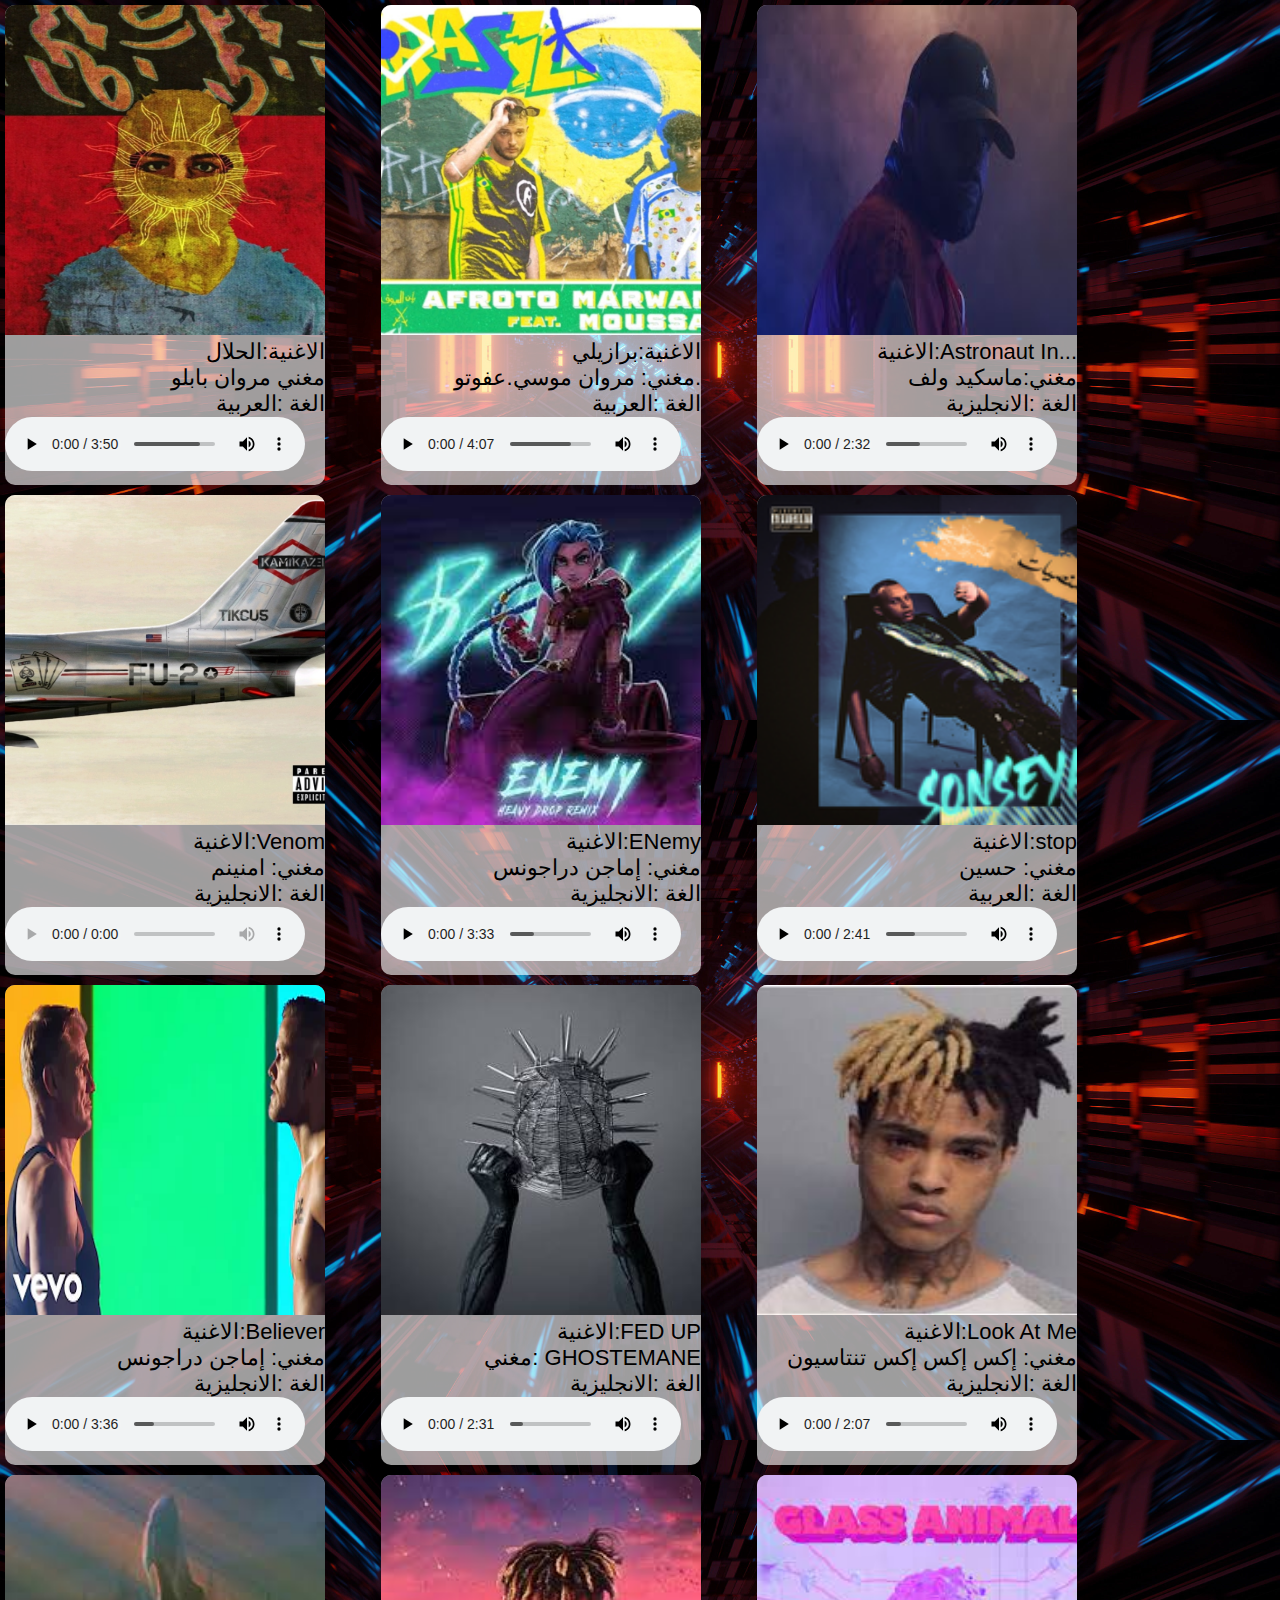
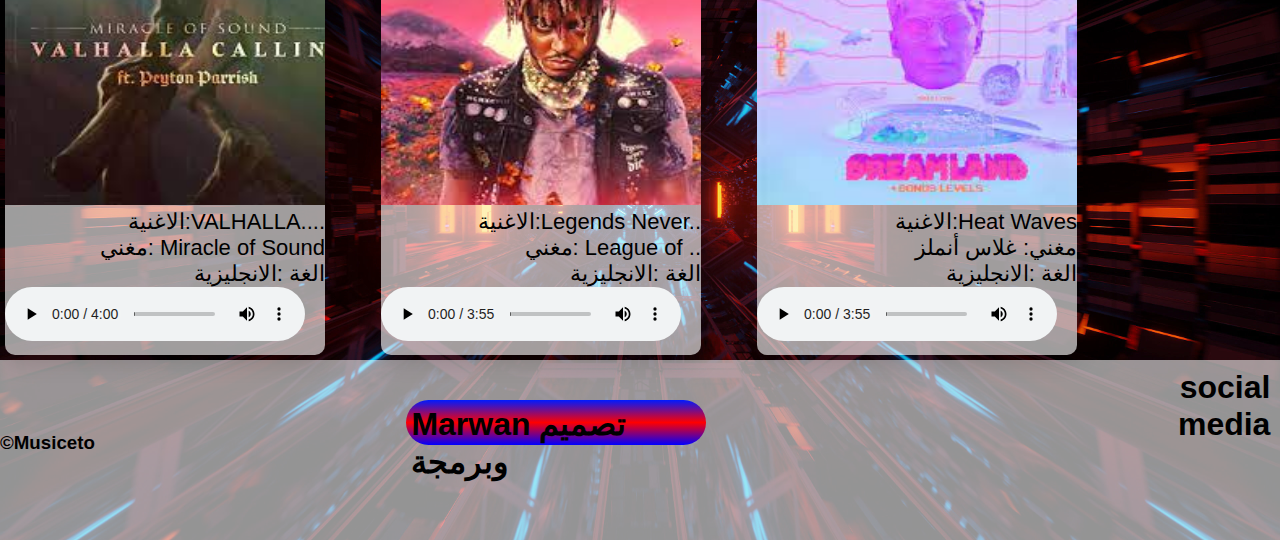
==== index.html @ 54e4ee95 "Add files via upload" ====
<!DOCTYPE html>
<html lang="en">
<head>
    <meta charset="UTF-8">
    <meta http-equiv="X-UA-Compatible" content="IE=edge">
    <meta name="viewport" content="width=device-width, initial-scale=1.0">
    <title>Musiceto</title>
    <link rel="stylesheet" href="css/styie.css">
    <link rel="shortcut icon" href="img/logo.png" type="image/x-icon">
    <link rel="stylesheet" href="https://cdnjs.cloudflare.com/ajax/libs/font-awesome/6.2.1/css/all.min.css" integrity="sha512-MV7K8+y+gLIBoVD59lQIYicR65iaqukzvf/nwasF0nqhPay5w/9lJmVM2hMDcnK1OnMGCdVK+iQrJ7lzPJQd1w==" crossorigin="anonymous" referrerpolicy="no-referrer" />
</head>
<body>
 <div class="contant">  
   <div class="card">
      <div class="img">
        <img src="img/الحلال.jpg">  
      </div>
      <div class="contant-info">
        <a download href="music/الحلال.m4a" class="download">
          <i class="fa-solid fa-cloud-arrow-down"></i>
        </a>         
        <div class="info"> 
         <p>الاغنية:الحلال<br>مغني <a target="_blank" href="https://www.google.com/search?q=%D9%85%D8%B1%D9%88%D8%A7%D9%86+%D8%A8%D8%A7%D8%A8%D9%84%D9%88&sourceid=chrome&ie=UTF-8">مروان بابلو</a><br>الغة :العربية </p>
        </div>
      </div>
        <div class="music">
          <audio controls  ><source src="music/الحلال.m4a"  type="audio/mp3" class="m">Your browser does not support the audio element.</audio>
     </div>
</div> 
<div class="card">
    <div class="img">
        <img src="img/برازيلي.jpg">  
    </div>
    <div class="contant-info">
      <a download href="music/برازيلي.m4a" class="download">
        <i class="fa-solid fa-cloud-arrow-down"></i>
      </a>         
      <div class="info"> 
        <p>الاغنية:برازيلي<br>مغني: <a t href="https://www.google.com/search?q=%D9%85%D8%B1%D9%88%D8%A7%D9%86+%D9%85%D9%88%D8%B3%D9%8A&sourceid=chrome&ie=UTF-8" target="_blank" rel="noopener noreferrer">مروان موسي.</a><a target="_blank" href="https://www.google.com/search?q=%D8%B9%D9%81%D8%B1%D9%88%D8%AA%D9%88&sourceid=chrome&ie=UTF-8">عفوتو.</a><br>الغة :العربية </p>
      </div>
    </div>  
     <div class="music">
          <audio controls  ><source src="music/برازيلي.m4a"  type="audio/mp3" class="m">Your browser does not support the audio element.</audio>
     </div>
  </div>   
  <div class="card">
    <div class="img">
        <img src="img/Astronaut In The Ocean.jpg">  
    </div>   
    <div class="contant-info">
      <a download href="music/Astronaut In The Ocean.mp3" class="download">
        <i class="fa-solid fa-cloud-arrow-down"></i>
      </a>      
     <div class="info"> 
       <p>الاغنية:Astronaut In...<br><a target="_blank" href="https://www.google.com/search?bih=753&biw=1152&hl=ar&sxsrf=ALiCzsahIuO848aIlCU9bmrwYhsRCeT_ZQ:1671266965510&q=Masked+Wolf&stick=H4sIAAAAAAAAAOPgE-LVT9c3NEzLSU82MzPOVoJyjSpyLbOLsrWUspOt9HNLizOT9YtSk_OLUjLz0uOTc0qLS1KLrBKLSjKLSxaxcvsmFmenpiiE5-ek7WBl3MXOxMEAAK2oxp9aAAAA&sa=X&ved=2ahUKEwiwgrfOooD8AhXR44UKHZCdC-AQmxMoAHoECCcQAg">مغني:ماسكيد ولف </a> <br>الغة :الانجليزية </p>
     </div>
    </div>
     <div class="music">
          <audio controls  ><source src="music/Astronaut In The Ocean.mp3"  type="audio/mp3" class="m">Your browser does not support the audio element.</audio>
     </div>
  </div>  
  <div class="card">
    <div class="img">
        <img src="img/vinom.jpg">  
    </div>   
    <div class="contant-info">
      <a download href="music/Eminem-Venom.mp3" class="download">
        <i class="fa-solid fa-cloud-arrow-down"></i>
      </a>      
     <div class="info"> 
       <p>الاغنية:Venom<br>مغني: <a href="https://www.google.com/search?q=Eminem&sourceid=chrome&ie=UTF-8" target="_blank" rel="noopener noreferrer">امنينم</a><br>الغة :الانجليزية </p>
     </div>
    </div>
     <div class="music">
          <audio controls  ><source src="music/Eminem-Venom.mp3"  type="audio/mp3" class="m">Your browser does not support the audio element.</audio>
     </div>
  </div>  
  <div class="card">
    <div class="img">
        <img src="img/enemy.jpg">  
    </div>   
    <div class="contant-info">
      <a download href="music/ENemy.mp3" class="download">
        <i class="fa-solid fa-cloud-arrow-down"></i>
      </a>      
     <div class="info"> 
       <p>الاغنية:ENemy<br>مغني: <a href="https://www.google.com/search?sxsrf=ALiCzsbwNLNJJ_memwoPaIKa_E6GVfosQQ:1671268777419&q=Imagine+Dragons&stick=H4sIAAAAAAAAAOPgE-LVT9c3NCxILjNOqjTKVuLSz9U3SCmKNygp11LKTrbSzy0tzkzWL0pNzi9KycxLj0_OKS0uSS2ySiwqySwuWcTK75mbmJ6Zl6rgUpSYnp9XvIOVcRc7EwcjALEdKlFbAAAA&sa=X&ved=2ahUKEwjmmLWuqYD8AhUJrxoKHXswAgwQmxMoAHoECEsQAg" target="_blank" rel="noopener noreferrer">إماجن دراجونس</a><br>الغة :الانجليزية </p>
     </div>
    </div>
     <div class="music">
          <audio controls  ><source src="music/ENemy.mp3"  type="audio/mp3" class="m">Your browser does not support the audio element.</audio>
     </div>
  </div>  
  <div class="card">
    <div class="img">
        <img src="img/stop.png">  
    </div>   
    <div class="contant-info">
      <a download href="music/stop.mp3" class="download">
        <i class="fa-solid fa-cloud-arrow-down"></i>
      </a>      
     <div class="info"> 
       <p>الاغنية:stop<br>مغني: <a href="https://www.google.com/search?hl=ar&sxsrf=ALiCzsZsWyQycIdZpOCWonLAxcKv-VUaew:1671269418916&si=[base64]&q=Husayn&sa=X&ved=2ahUKEwimh6fgq4D8AhUG8IUKHQCxAscQs9oBKAB6BAhMEAI&biw=1152&bih=753&dpr=1" target="_blank" rel="noopener noreferrer">حسين</a><br>الغة :العربية </p>
     </div>
    </div>
     <div class="music">
          <audio controls  ><source src="music/stop.mp3"  type="audio/mp3" class="m">Your browser does not support the audio element.</audio>
     </div>
  </div>  
  <div class="card">
    <div class="img">
        <img src="img/Believer.jpg">  
    </div>   
    <div class="contant-info">
      <a download href="music/Believer.mp3" class="download">
        <i class="fa-solid fa-cloud-arrow-down"></i>
      </a>      
     <div class="info"> 
       <p>الاغنية:Believer<br>مغني: <a target="_blank" href="https://www.google.com/search?q=%D8%A5%D9%85%D8%A7%D8%AC%D9%86+%D8%AF%D8%B1%D8%A7%D8%AC%D9%88%D9%86%D8%B3&hl=ar&biw=1152&bih=753&sxsrf=ALiCzsYcz5ZCpJV8cClD8GLLTK0tQLGSIA%3A1671269716169&ei=VI2dY4H9CY-olwTF1LywBw&ved=0ahUKEwiB94XurID8AhUP1IUKHUUqD3YQ4dUDCA8&uact=5&oq=%D8%A5%D9%85%D8%A7%D8%AC%D9%86+%D8%AF%D8%B1%D8%A7%D8%AC%D9%88%D9%86%D8%B3&gs_lcp=[base64]&sclient=gws-wiz-serp">إماجن دراجونس</a><br>الغة :الانجليزية </p>
     </div>
    </div>
     <div class="music">
          <audio controls  ><source src="music/Believer.mp3"  type="audio/mp3" class="m">Your browser does not support the audio element.</audio>
     </div>
  </div>  
  <div class="card">
    <div class="img">
        <img src="img/FED UP.jpg">  
    </div>   
    <div class="contant-info">
      <a download href="music/FUD UP.mp3" class="download">
        <i class="fa-solid fa-cloud-arrow-down"></i>
      </a>      
     <div class="info"> 
       <p>الاغنية:FED UP<br>مغني: <a href="https://www.google.com/search?sa=X&hl=ar&sxsrf=ALiCzsYI54KYSAIE0sxX_8JnSTuK7dySJA:1671270161322&q=GHOSTEMANE&stick=H4sIAAAAAAAAAOPgE-LVT9c3NMy2yLIwM8rLVoJw04zzLCtNysy1lLKTrfRzS4szk_WLUpPzi1Iy89Ljk3NKi0tSi6wSi0oyi0sWsXK5e_gHh7j6Ovq57mBl3MXOxMEAAKsFlGRZAAAA&ved=2ahUKEwid-qfCroD8AhVL44UKHfVICJsQmxMoAHoECEQQAg&biw=1152&bih=753&dpr=1" target="_blank" rel="noopener noreferrer">GHOSTEMANE
      </a><br>الغة :الانجليزية </p>
     </div>
    </div>
     <div class="music">
          <audio controls  ><source src="music/FUD UP.mp3"  type="audio/mp3" class="m">Your browser does not support the audio element.</audio>
     </div>
  </div>  
  <div class="card">
    <div class="img">
        <img src="img/Look At Me.jpg">  
    </div>   
    <div class="contant-info">
      <a download href="music/Look At Me.mp3" class="download">
        <i class="fa-solid fa-cloud-arrow-down"></i>
      </a>      
     <div class="info"> 
       <p>الاغنية:Look At Me<br>مغني: <a href="https://www.google.com/search?sxsrf=ALiCzsZLiPXLi7g4raNd1dSBIKaz-1P4eQ:1671270505126&q=%D8%A7%D9%83%D8%B3+%D8%A7%D9%83%D8%B3+%D8%A7%D9%83%D8%B3+%D8%AA%D9%86%D8%AA%D8%A7%D8%B3%D9%8A%D9%88%D9%86&stick=H4sIAAAAAAAAAOPgE-LVT9c3NEw2tawqK0-uUoJyzVIqLCqN47WUspOt9HNLizOT9YtSk_OLUjLz0uOTc0qLS1KLrBKLSjKLSxaxqt5YfrP5xmYFNGrVzbYbq24sv7H5ZtfNjpttO1gZd7EzcTAAAIJgme10AAAA&sa=X&ved=2ahUKEwi1i6Dmr4D8AhW5g84BHY-hAh4QmxMoAHoECDsQAg&biw=1152&bih=753&dpr=1" target="_blank" rel="noopener noreferrer">إكس إكس إكس تنتاسيون</a><br>الغة :الانجليزية </p>
     </div>
    </div>
     <div class="music">
          <audio controls  ><source src="music/Look At Me.mp3"  type="audio/mp3" class="m">Your browser does not support the audio element.</audio>
     </div>
  </div>  
  <div class="card">
    <div class="img">
        <img src="img/VALHALLA CALLING ME.jpg">  
    </div>   
    <div class="contant-info">
      <a download href="music/VALHALLA CALLING.mp3" class="download">
        <i class="fa-solid fa-cloud-arrow-down"></i>
      </a>      
     <div class="info"> 
       <p>الاغنية:VALHALLA....<br>مغني: <a target="_blank" href="https://www.google.com/search?sxsrf=ALiCzsZPUHPkRAxmKYu33mKC7p6CmKTq9w:1671773567795&q=Miracle+of+Sound&stick=H4sIAAAAAAAAAOPgE-LVT9c3NMzJTjNLSrFMU4Jwk42zTS3MLZK0lLKTrfRzS4szk_WLUpPzi1Iy89Ljk3NKi0tSi6wSi0oyi0sWsQr4ZhYlJuekKuSnKQTnl-al7GBl3MXOxMEAADNc0UdfAAAA&sa=X&ved=2ahUKEwjHzJztgY_8AhUbHcAKHaccAfoQmxMoAHoECD0QAg&cshid=1671773605234314&biw=1280&bih=657&dpr=1">Miracle of Sound</a><br>الغة :الانجليزية </p>
     </div>
    </div>
     <div class="music">
          <audio controls  ><source src="music/VALHALLA CALLING.mp3"  type="audio/mp3" class="m">Your browser does not support the audio element.</audio>
     </div>
  </div>  
  <div class="card">
    <div class="img">
        <img src="img/legends never die.jpg">  
    </div>   
    <div class="contant-info">
      <a download href="music/Legends Never Die.mp3" class="download">
        <i class="fa-solid fa-cloud-arrow-down"></i>
      </a>      
     <div class="info"> 
       <p>الاغنية:Legends Never..<br>مغني: <a href="https://www.google.com/search?sxsrf=ALiCzsZFXqdGFzagfKLtgPuPIK5tsI6mfA:1671774022248&q=legends+never+die+league+of+legends&stick=H4sIAAAAAAAAAOPgE-LVT9c3NEyrrEoxT043UoJwk8zjSwxKDFO0lLKTrfRzS4szk_WLUpPzi1Iy89Ljk3NKi0tSi6wSi0oyi0sWsSrnpKan5qUUK-SllqUWKaRkpirkpCaml6Yq5KcpQOV2sDLuYmfiYAQAiX3nKnIAAAA&sa=X&ved=2ahUKEwj8pfbFg4_8AhWIJcAKHWLGANUQmxMoAnoECFgQBA&biw=1280&bih=657&dpr=1" target="_blank" rel="noopener noreferrer">League of ..</a><br>الغة :الانجليزية </p>
     </div>
    </div>
     <div class="music">
          <audio controls  ><source src="music/Legends Never Die.mp3"  type="audio/mp3" class="m">Your browser does not support the audio element.</audio>
     </div>
  </div>  
  <div class="card">
    <div class="img">
        <img src="img/Heat Waves.jpg">  
    </div>   
    <div class="contant-info">
      <a download href="music/Glass-Animals Heat Waves.mp3" class="download">
        <i class="fa-solid fa-cloud-arrow-down"></i>
      </a>      
     <div class="info"> 
       <p>الاغنية:Heat Waves<br>مغني: <a href="https://www.google.com/search?sa=X&hl=ar&sxsrf=ALiCzsYHN8Lnsak6NhGyuOqJcnRU3BUr5Q:1671774384115&q=%D8%BA%D9%84%D8%A7%D8%B3+%D8%A3%D9%86%D9%85%D9%84%D8%B2&stick=H4sIAAAAAAAAAOPgE-LVT9c3NMwyM60wMDMrUOLSz9U3iC8vMjOv1FLKTrbSzy0tzkzWL0pNzi9KycxLj0_OKS0uSS2ySiwqySwuWcQqfGPXzZYby29sVrix-GbbzVYgZ9MOVsZd7EwcDAAA_G-DXwAAAA&ved=2ahUKEwiv7bzyhI_8AhWUhFwKHX0wCBMQmxMoAHoECFkQAg&biw=1280&bih=657&dpr=1" target="_blank" rel="noopener noreferrer">غلاس أنملز</a> <br>الغة :الانجليزية </p>
     </div>
    </div>
     <div class="music">
          <audio controls  ><source src="music/Glass-Animals Heat Waves.mp3"  type="audio/mp3" class="m">Your browser does not support the audio element.</audio>
     </div>
  </div>  
 </div>   
 <footer>
  <div class="copyrit">
    <h3>©Musiceto</h3>
  </div>
  <div class="marwan">
    <h1>Marwan تصميم وبرمجة </h1>
  </div>
  <div class="social">
    <h1>social media</h1>
    <a href="https://www.youtube.com/channel/UCknQ4CNC_sjCqcwiM5rvpjg" target="_blank" rel="noopener noreferrer"><i id="youtube" class="fa-brands fa-youtube"></i></a>
    <a href="https://www.facebook.com/marwaneto22/" target="_blank" rel="noopener noreferrer"><i id="facebook" class="fa-brands fa-facebook"></i></a>
    <a href="https://twitter.com/MARWANET0" target="_blank" rel="noopener noreferrer"><i id="twitter" class="fa-brands fa-twitter"></i></a>
    <a href="https://www.instagram.com/Marwaneto__/" target="_blank" rel="noopener noreferrer"><i id="instagram" class="fa-brands fa-instagram"></i></a>
    <a href="https://github.com/Marwaneto" target="_blank" rel="noopener noreferrer"><i id="github" class="fa-brands fa-github"></i></a>
    <a href="https://www.tiktok.com/@marwaneto2" target="_blank" rel="noopener noreferrer"><i id="tiktok" class="fa-brands fa-tiktok"></i></a>
  </div>
 
 </footer>
</body>
</html>
---- css/styie.css ----
* {
    font-family: 'Roboto', sans-serif;
    padding    : 0                   ;
    margin     : 0                   ;
    box-sizing : border-box          ;
}
::-webkit-scrollbar {
    background: rgb(0, 0, 0);
    width: 8px;
    transition: 0.9s ease;
}

::-webkit-scrollbar-thumb {
    background:  linear-gradient(rgb(0, 26, 255), rgb(255, 0, 0), blue);
    border-radius: 40px;
    
}
body {
    background-image : url(../img/background-15.jpg);
    background-repeat: repeat-y                    ;
    background-size  : 100%                         ;
}
a {
    color: #000;
    text-decoration: none;
}
img {
    width: 365px;
    height: 330px;
}
.card {
    background-color: rgba(255, 255, 255, 0.616);
    width           : 320px;
    height          : 480px;
    box-shadow      : 0 5px 25px rgba(1 1 1 / 15%);
    border-radius   : 10px;
    margin          : 5px 51px 5px 5px;
    overflow        : hidden;
}

.info {
    text-align: right;
    font-size : 22px ;
}
.contant {
    display: flex;
    flex-direction: row;
    flex-wrap: wrap;
}
.download i {
    color: #000;
    font-size: 400%;
}
.contant-info {
    display: flex;
    justify-content: space-between;
}
footer {
    height: 20vh;
    background-color: rgba(255, 255, 255, 0.582);
    display: flex;
    justify-content: space-between;

}
.social {
    text-align: right;
    padding-top: 1vh;
    padding-left: 70px;
    text-align: right;
}
.social h1 {
    margin-right: 5%;
    margin-bottom: 2%;
}
#youtube {
    color: red;
    font-size: 35px;
    margin-left: 15px;
}
#facebook {
    color: blue;
    font-size: 35px;
    margin-left: 15px;
}
#twitter {
    color: rgb(36, 137, 184);
    font-size: 35px;
    margin-left: 15px;
}
#instagram {
    color: red;
    font-size: 35px;
    margin-left: 15px;
}
#github {
    color: #000;
    font-size: 35px;
    margin-left: 15px;
}
#tiktok {
    font-size: 35px;
    margin-left: 15px;
}
.copyrit {
   margin-top: 8vh;
}
.marwan h1 {
    margin-top: 40px;
    background:linear-gradient(rgb(0, 26, 255), rgb(255, 0, 0), blue);
    height: 45px;
    border-radius: 30px;
    width: 300px;
    padding-top: 5px;
    padding-left: 5px;
}
@media (max-width:657px){
    .marwan{
        padding-left: 20%;
    }

}
@media (max-width:660px) {
    footer {
        display: block;
        text-align: center;
         height: 30vh;
    }
   .social {
    text-align: center;
    margin: 0;
    padding: 0;
   }
}
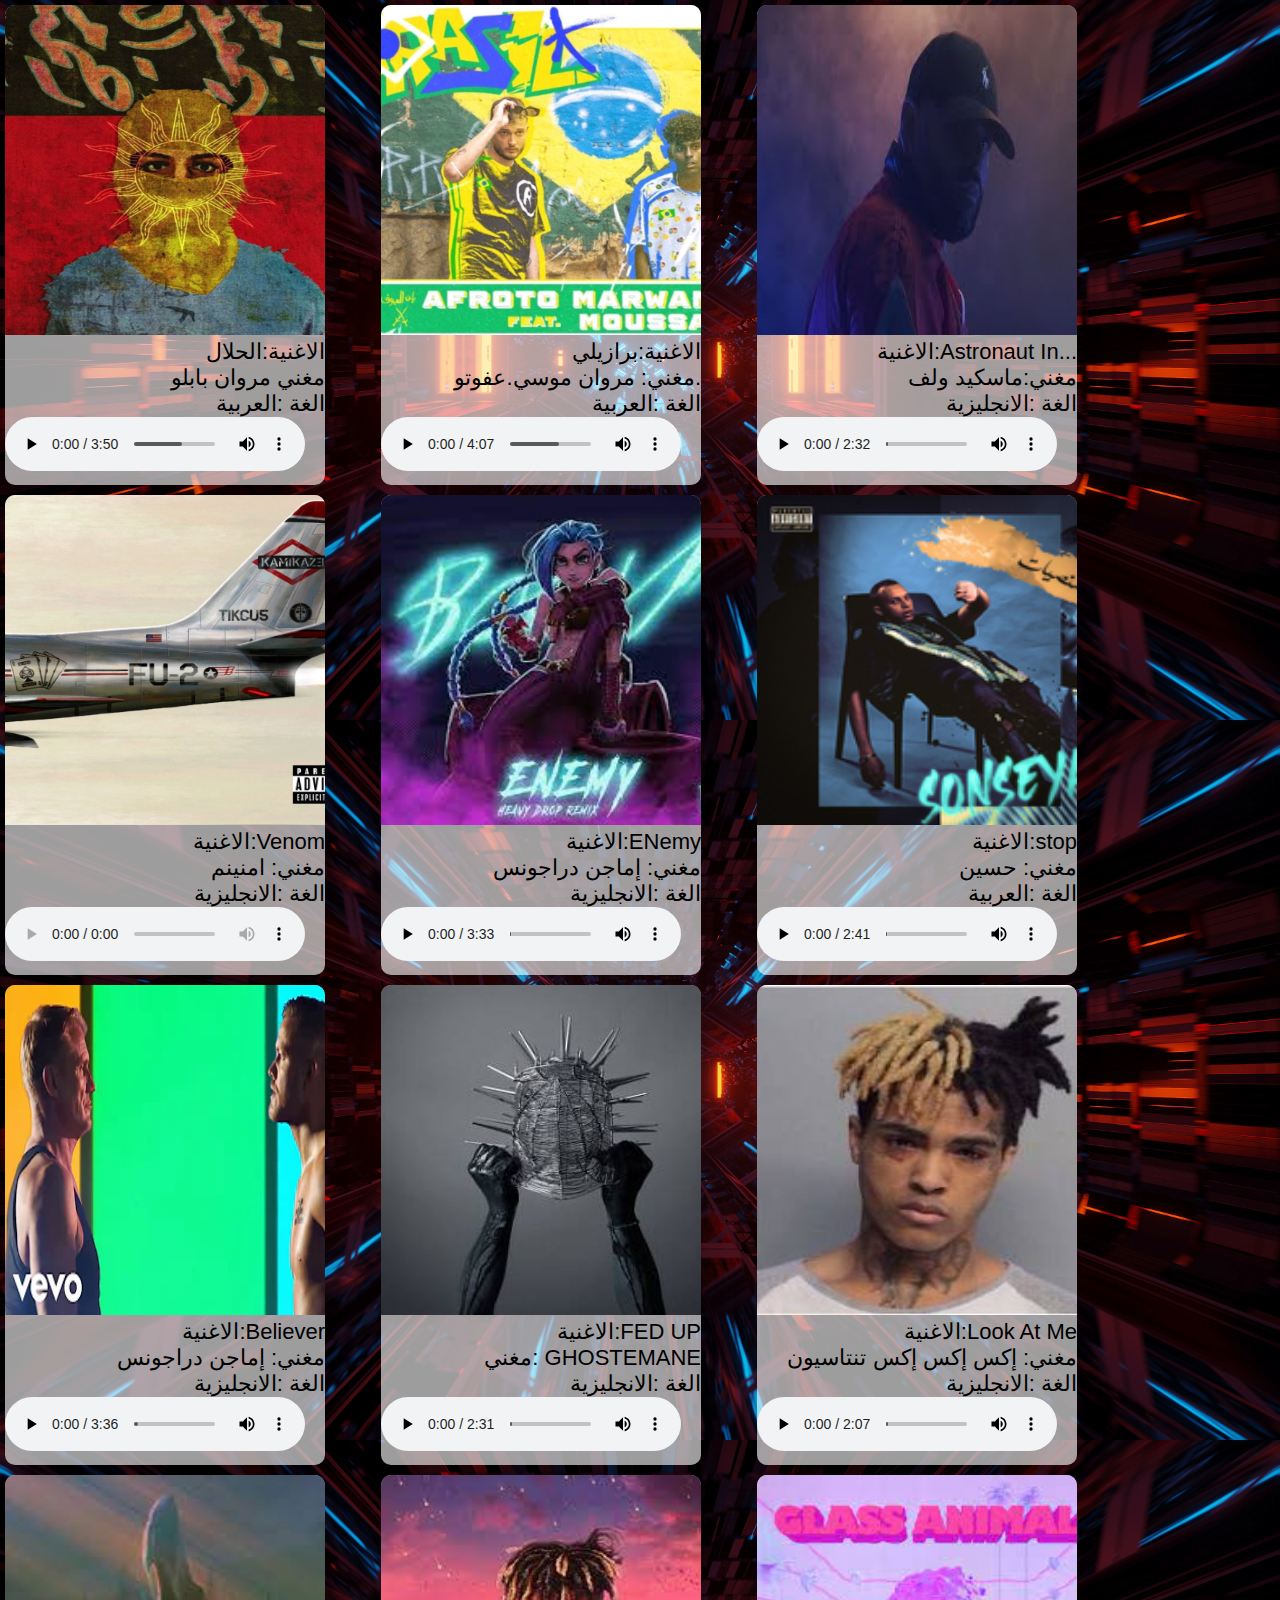
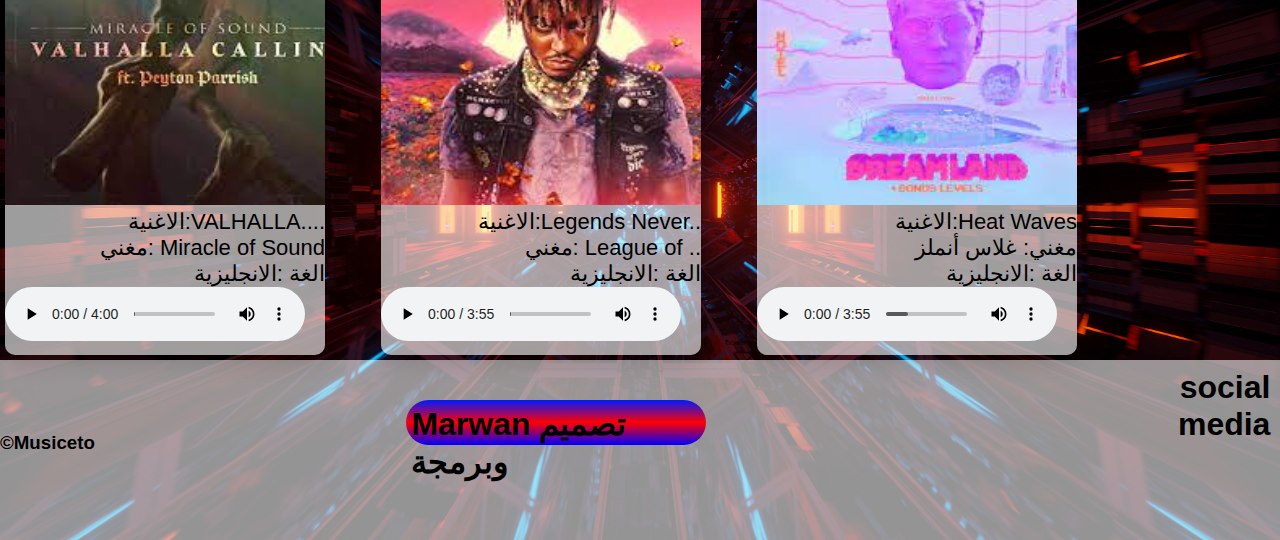
==== commit a4759669: "Update index.html" ====
--- a/index.html
+++ b/index.html
@@ -4,6 +4,7 @@
     <meta charset="UTF-8">
     <meta http-equiv="X-UA-Compatible" content="IE=edge">
     <meta name="viewport" content="width=device-width, initial-scale=1.0">
+    <meta name="google-site-verification" content="+nxGUDJ4QpAZ5l9Bsjdi102tLVC21AIh5d1Nl23908vVuFHs34=">
     <title>Musiceto</title>
     <link rel="stylesheet" href="css/styie.css">
     <link rel="shortcut icon" href="img/logo.png" type="image/x-icon">
@@ -224,4 +225,4 @@
  
  </footer>
 </body>
-</html>+</html>
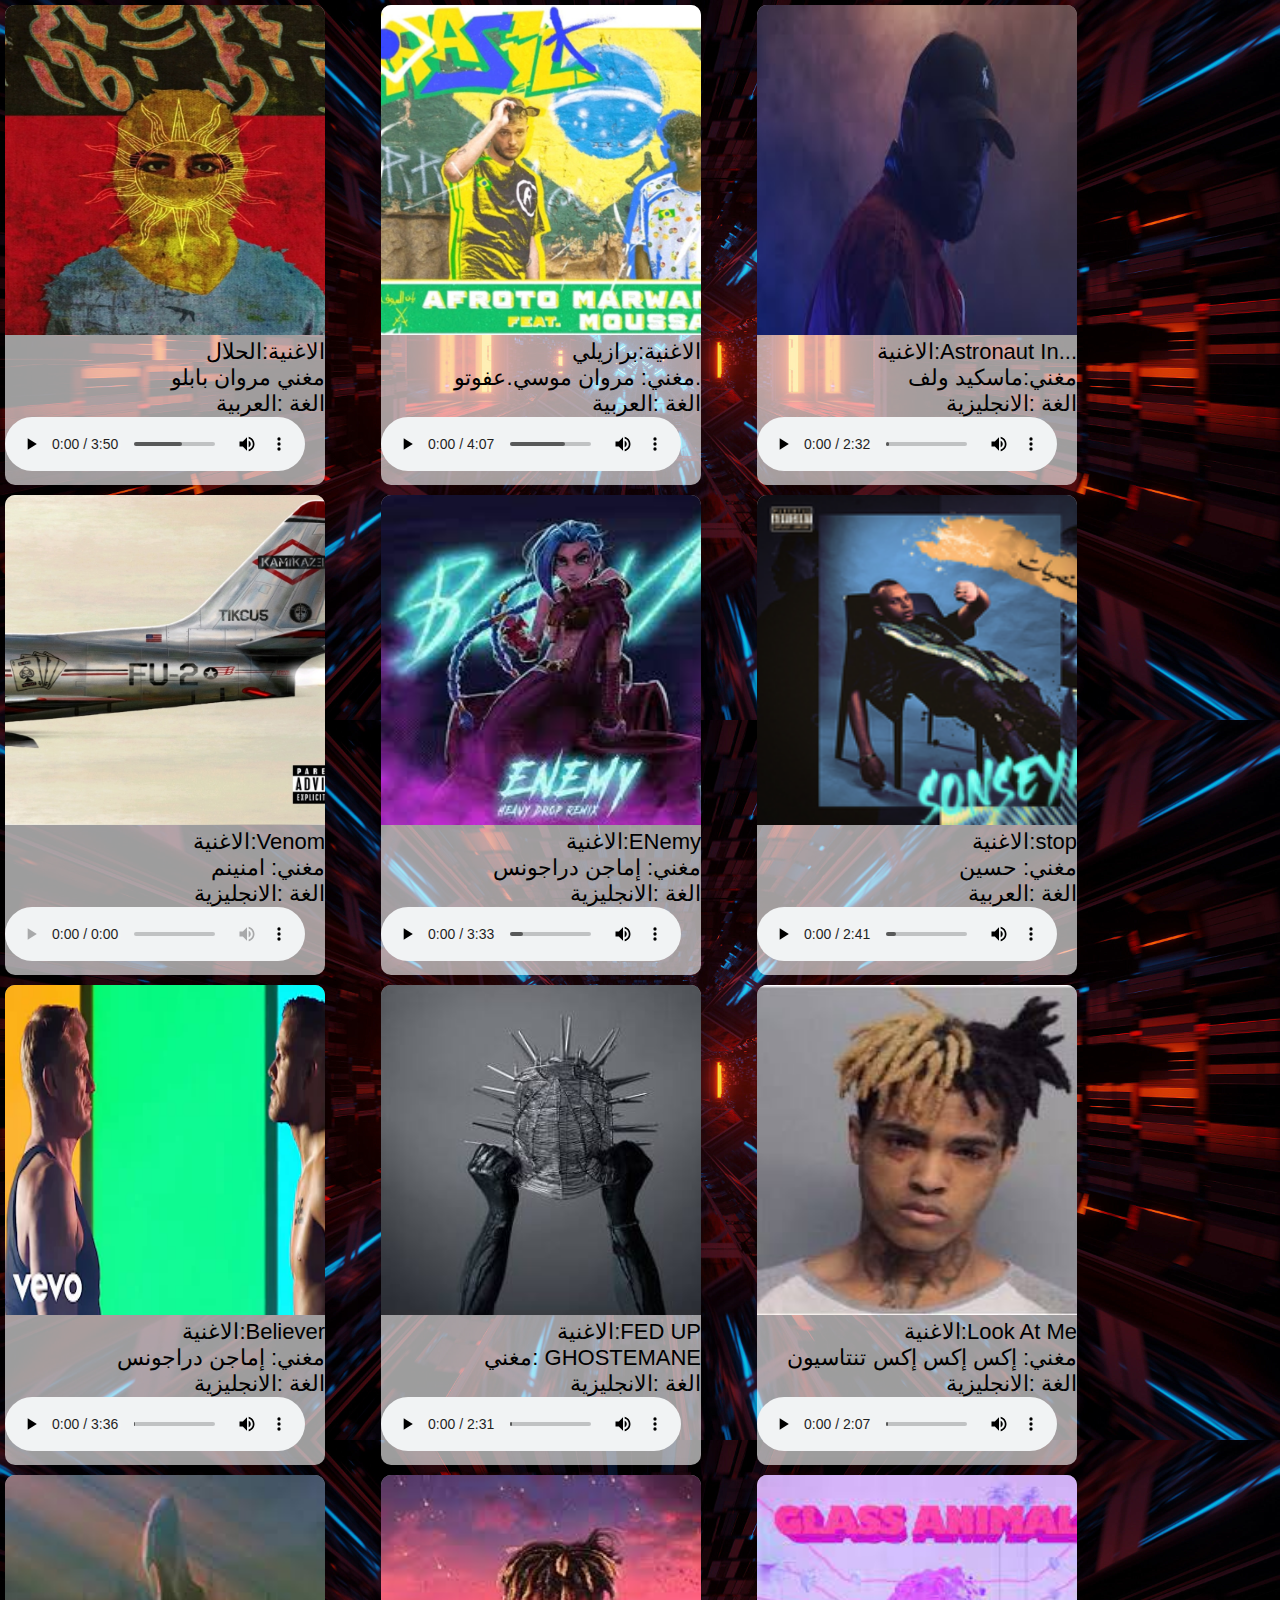
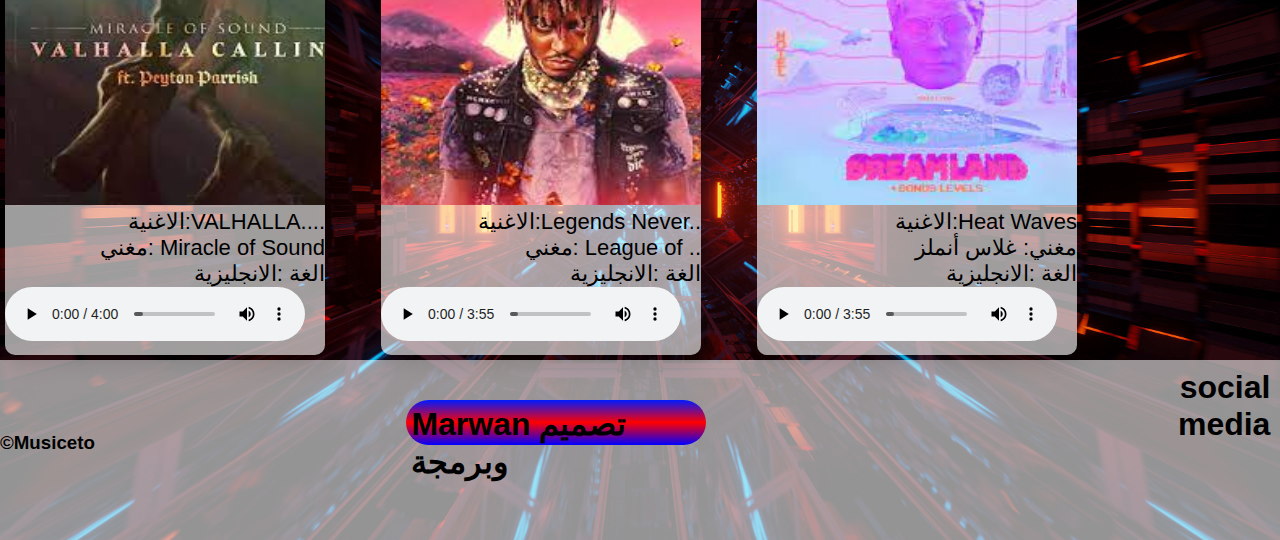
==== commit ba645942: "Update index.html" ====
--- a/index.html
+++ b/index.html
@@ -4,7 +4,7 @@
     <meta charset="UTF-8">
     <meta http-equiv="X-UA-Compatible" content="IE=edge">
     <meta name="viewport" content="width=device-width, initial-scale=1.0">
-    <meta name="google-site-verification" content="+nxGUDJ4QpAZ5l9Bsjdi102tLVC21AIh5d1Nl23908vVuFHs34=">
+    <meta name="google-site-verification" content="VxVPYMqOlqFdH6rwAKvrpVe4in2m3lKbmJs-Ouss_us" />
     <title>Musiceto</title>
     <link rel="stylesheet" href="css/styie.css">
     <link rel="shortcut icon" href="img/logo.png" type="image/x-icon">
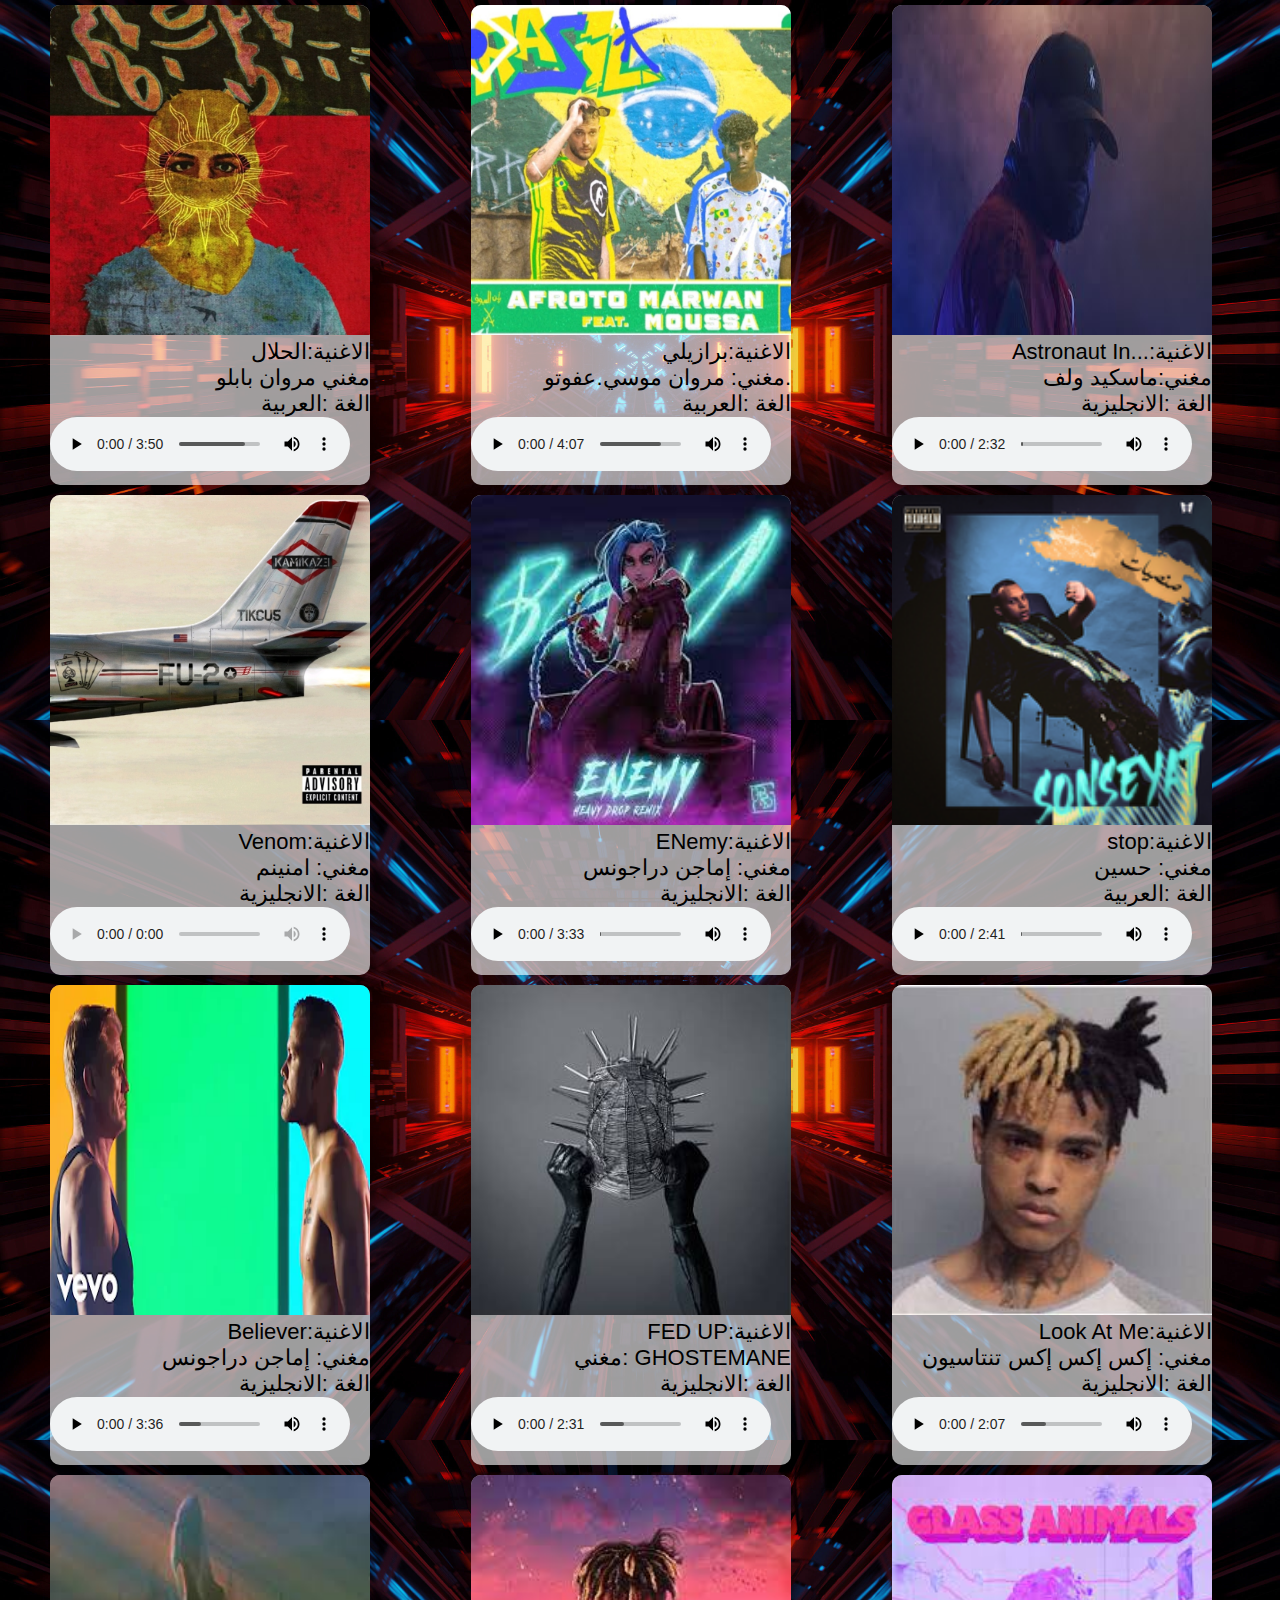
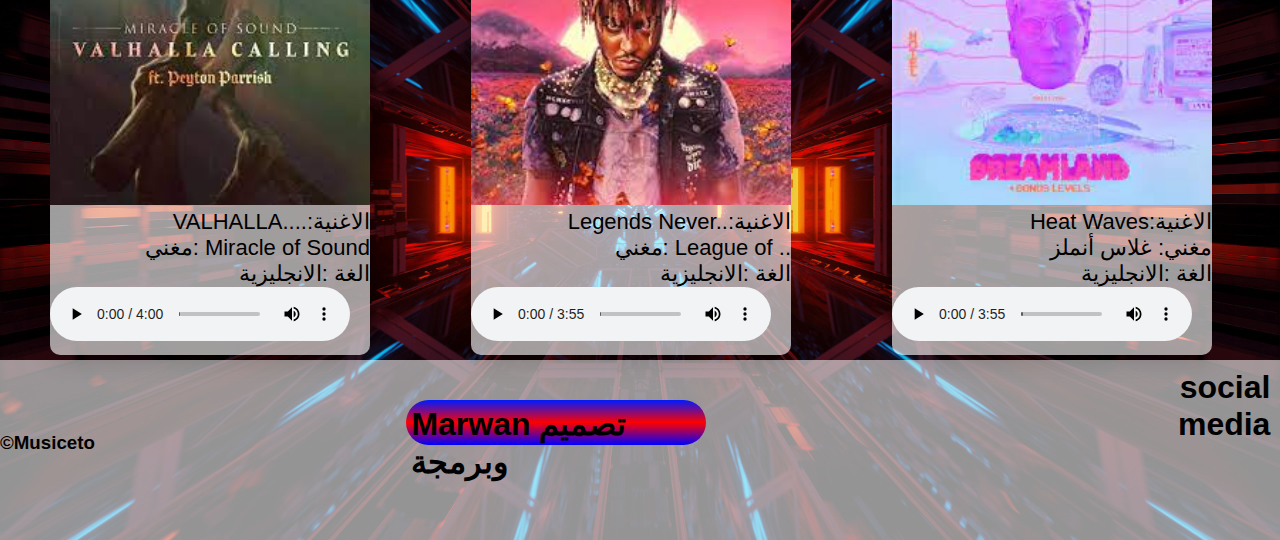
==== commit f95dbf39: "Update index.html" ====
--- a/index.html
+++ b/index.html
@@ -53,7 +53,7 @@
         <i class="fa-solid fa-cloud-arrow-down"></i>
       </a>      
      <div class="info"> 
-       <p>الاغنية:Astronaut In...<br><a target="_blank" href="https://www.google.com/search?bih=753&biw=1152&hl=ar&sxsrf=ALiCzsahIuO848aIlCU9bmrwYhsRCeT_ZQ:1671266965510&q=Masked+Wolf&stick=H4sIAAAAAAAAAOPgE-LVT9c3NEzLSU82MzPOVoJyjSpyLbOLsrWUspOt9HNLizOT9YtSk_OLUjLz0uOTc0qLS1KLrBKLSjKLSxaxcvsmFmenpiiE5-ek7WBl3MXOxMEAAK2oxp9aAAAA&sa=X&ved=2ahUKEwiwgrfOooD8AhXR44UKHZCdC-AQmxMoAHoECCcQAg">مغني:ماسكيد ولف </a> <br>الغة :الانجليزية </p>
+       <p>Astronaut In...:الاغنية<br><a target="_blank" href="https://www.google.com/search?bih=753&biw=1152&hl=ar&sxsrf=ALiCzsahIuO848aIlCU9bmrwYhsRCeT_ZQ:1671266965510&q=Masked+Wolf&stick=H4sIAAAAAAAAAOPgE-LVT9c3NEzLSU82MzPOVoJyjSpyLbOLsrWUspOt9HNLizOT9YtSk_OLUjLz0uOTc0qLS1KLrBKLSjKLSxaxcvsmFmenpiiE5-ek7WBl3MXOxMEAAK2oxp9aAAAA&sa=X&ved=2ahUKEwiwgrfOooD8AhXR44UKHZCdC-AQmxMoAHoECCcQAg">مغني:ماسكيد ولف </a> <br>الغة :الانجليزية </p>
      </div>
     </div>
      <div class="music">
@@ -69,7 +69,7 @@
         <i class="fa-solid fa-cloud-arrow-down"></i>
       </a>      
      <div class="info"> 
-       <p>الاغنية:Venom<br>مغني: <a href="https://www.google.com/search?q=Eminem&sourceid=chrome&ie=UTF-8" target="_blank" rel="noopener noreferrer">امنينم</a><br>الغة :الانجليزية </p>
+       <p>Venom:الاغنية<br>مغني: <a href="https://www.google.com/search?q=Eminem&sourceid=chrome&ie=UTF-8" target="_blank" rel="noopener noreferrer">امنينم</a><br>الغة :الانجليزية </p>
      </div>
     </div>
      <div class="music">
@@ -85,7 +85,7 @@
         <i class="fa-solid fa-cloud-arrow-down"></i>
       </a>      
      <div class="info"> 
-       <p>الاغنية:ENemy<br>مغني: <a href="https://www.google.com/search?sxsrf=ALiCzsbwNLNJJ_memwoPaIKa_E6GVfosQQ:1671268777419&q=Imagine+Dragons&stick=H4sIAAAAAAAAAOPgE-LVT9c3NCxILjNOqjTKVuLSz9U3SCmKNygp11LKTrbSzy0tzkzWL0pNzi9KycxLj0_OKS0uSS2ySiwqySwuWcTK75mbmJ6Zl6rgUpSYnp9XvIOVcRc7EwcjALEdKlFbAAAA&sa=X&ved=2ahUKEwjmmLWuqYD8AhUJrxoKHXswAgwQmxMoAHoECEsQAg" target="_blank" rel="noopener noreferrer">إماجن دراجونس</a><br>الغة :الانجليزية </p>
+       <p>ENemy:الاغنية<br>مغني: <a href="https://www.google.com/search?sxsrf=ALiCzsbwNLNJJ_memwoPaIKa_E6GVfosQQ:1671268777419&q=Imagine+Dragons&stick=H4sIAAAAAAAAAOPgE-LVT9c3NCxILjNOqjTKVuLSz9U3SCmKNygp11LKTrbSzy0tzkzWL0pNzi9KycxLj0_OKS0uSS2ySiwqySwuWcTK75mbmJ6Zl6rgUpSYnp9XvIOVcRc7EwcjALEdKlFbAAAA&sa=X&ved=2ahUKEwjmmLWuqYD8AhUJrxoKHXswAgwQmxMoAHoECEsQAg" target="_blank" rel="noopener noreferrer">إماجن دراجونس</a><br>الغة :الانجليزية </p>
      </div>
     </div>
      <div class="music">
@@ -101,7 +101,7 @@
         <i class="fa-solid fa-cloud-arrow-down"></i>
       </a>      
      <div class="info"> 
-       <p>الاغنية:stop<br>مغني: <a href="https://www.google.com/search?hl=ar&sxsrf=ALiCzsZsWyQycIdZpOCWonLAxcKv-VUaew:1671269418916&si=[base64]&q=Husayn&sa=X&ved=2ahUKEwimh6fgq4D8AhUG8IUKHQCxAscQs9oBKAB6BAhMEAI&biw=1152&bih=753&dpr=1" target="_blank" rel="noopener noreferrer">حسين</a><br>الغة :العربية </p>
+       <p>stop:الاغنية<br>مغني: <a href="https://www.google.com/search?hl=ar&sxsrf=ALiCzsZsWyQycIdZpOCWonLAxcKv-VUaew:1671269418916&si=[base64]&q=Husayn&sa=X&ved=2ahUKEwimh6fgq4D8AhUG8IUKHQCxAscQs9oBKAB6BAhMEAI&biw=1152&bih=753&dpr=1" target="_blank" rel="noopener noreferrer">حسين</a><br>الغة :العربية </p>
      </div>
     </div>
      <div class="music">
@@ -117,7 +117,7 @@
         <i class="fa-solid fa-cloud-arrow-down"></i>
       </a>      
      <div class="info"> 
-       <p>الاغنية:Believer<br>مغني: <a target="_blank" href="https://www.google.com/search?q=%D8%A5%D9%85%D8%A7%D8%AC%D9%86+%D8%AF%D8%B1%D8%A7%D8%AC%D9%88%D9%86%D8%B3&hl=ar&biw=1152&bih=753&sxsrf=ALiCzsYcz5ZCpJV8cClD8GLLTK0tQLGSIA%3A1671269716169&ei=VI2dY4H9CY-olwTF1LywBw&ved=0ahUKEwiB94XurID8AhUP1IUKHUUqD3YQ4dUDCA8&uact=5&oq=%D8%A5%D9%85%D8%A7%D8%AC%D9%86+%D8%AF%D8%B1%D8%A7%D8%AC%D9%88%D9%86%D8%B3&gs_lcp=[base64]&sclient=gws-wiz-serp">إماجن دراجونس</a><br>الغة :الانجليزية </p>
+       <p>Believer:الاغنية<br>مغني: <a target="_blank" href="https://www.google.com/search?q=%D8%A5%D9%85%D8%A7%D8%AC%D9%86+%D8%AF%D8%B1%D8%A7%D8%AC%D9%88%D9%86%D8%B3&hl=ar&biw=1152&bih=753&sxsrf=ALiCzsYcz5ZCpJV8cClD8GLLTK0tQLGSIA%3A1671269716169&ei=VI2dY4H9CY-olwTF1LywBw&ved=0ahUKEwiB94XurID8AhUP1IUKHUUqD3YQ4dUDCA8&uact=5&oq=%D8%A5%D9%85%D8%A7%D8%AC%D9%86+%D8%AF%D8%B1%D8%A7%D8%AC%D9%88%D9%86%D8%B3&gs_lcp=[base64]&sclient=gws-wiz-serp">إماجن دراجونس</a><br>الغة :الانجليزية </p>
      </div>
     </div>
      <div class="music">
@@ -133,7 +133,7 @@
         <i class="fa-solid fa-cloud-arrow-down"></i>
       </a>      
      <div class="info"> 
-       <p>الاغنية:FED UP<br>مغني: <a href="https://www.google.com/search?sa=X&hl=ar&sxsrf=ALiCzsYI54KYSAIE0sxX_8JnSTuK7dySJA:1671270161322&q=GHOSTEMANE&stick=H4sIAAAAAAAAAOPgE-LVT9c3NMy2yLIwM8rLVoJw04zzLCtNysy1lLKTrfRzS4szk_WLUpPzi1Iy89Ljk3NKi0tSi6wSi0oyi0sWsXK5e_gHh7j6Ovq57mBl3MXOxMEAAKsFlGRZAAAA&ved=2ahUKEwid-qfCroD8AhVL44UKHfVICJsQmxMoAHoECEQQAg&biw=1152&bih=753&dpr=1" target="_blank" rel="noopener noreferrer">GHOSTEMANE
+       <p>FED UP:الاغنية<br>مغني: <a href="https://www.google.com/search?sa=X&hl=ar&sxsrf=ALiCzsYI54KYSAIE0sxX_8JnSTuK7dySJA:1671270161322&q=GHOSTEMANE&stick=H4sIAAAAAAAAAOPgE-LVT9c3NMy2yLIwM8rLVoJw04zzLCtNysy1lLKTrfRzS4szk_WLUpPzi1Iy89Ljk3NKi0tSi6wSi0oyi0sWsXK5e_gHh7j6Ovq57mBl3MXOxMEAAKsFlGRZAAAA&ved=2ahUKEwid-qfCroD8AhVL44UKHfVICJsQmxMoAHoECEQQAg&biw=1152&bih=753&dpr=1" target="_blank" rel="noopener noreferrer">GHOSTEMANE
       </a><br>الغة :الانجليزية </p>
      </div>
     </div>
@@ -150,7 +150,7 @@
         <i class="fa-solid fa-cloud-arrow-down"></i>
       </a>      
      <div class="info"> 
-       <p>الاغنية:Look At Me<br>مغني: <a href="https://www.google.com/search?sxsrf=ALiCzsZLiPXLi7g4raNd1dSBIKaz-1P4eQ:1671270505126&q=%D8%A7%D9%83%D8%B3+%D8%A7%D9%83%D8%B3+%D8%A7%D9%83%D8%B3+%D8%AA%D9%86%D8%AA%D8%A7%D8%B3%D9%8A%D9%88%D9%86&stick=H4sIAAAAAAAAAOPgE-LVT9c3NEw2tawqK0-uUoJyzVIqLCqN47WUspOt9HNLizOT9YtSk_OLUjLz0uOTc0qLS1KLrBKLSjKLSxaxqt5YfrP5xmYFNGrVzbYbq24sv7H5ZtfNjpttO1gZd7EzcTAAAIJgme10AAAA&sa=X&ved=2ahUKEwi1i6Dmr4D8AhW5g84BHY-hAh4QmxMoAHoECDsQAg&biw=1152&bih=753&dpr=1" target="_blank" rel="noopener noreferrer">إكس إكس إكس تنتاسيون</a><br>الغة :الانجليزية </p>
+       <p>Look At Me:الاغنية<br>مغني: <a href="https://www.google.com/search?sxsrf=ALiCzsZLiPXLi7g4raNd1dSBIKaz-1P4eQ:1671270505126&q=%D8%A7%D9%83%D8%B3+%D8%A7%D9%83%D8%B3+%D8%A7%D9%83%D8%B3+%D8%AA%D9%86%D8%AA%D8%A7%D8%B3%D9%8A%D9%88%D9%86&stick=H4sIAAAAAAAAAOPgE-LVT9c3NEw2tawqK0-uUoJyzVIqLCqN47WUspOt9HNLizOT9YtSk_OLUjLz0uOTc0qLS1KLrBKLSjKLSxaxqt5YfrP5xmYFNGrVzbYbq24sv7H5ZtfNjpttO1gZd7EzcTAAAIJgme10AAAA&sa=X&ved=2ahUKEwi1i6Dmr4D8AhW5g84BHY-hAh4QmxMoAHoECDsQAg&biw=1152&bih=753&dpr=1" target="_blank" rel="noopener noreferrer">إكس إكس إكس تنتاسيون</a><br>الغة :الانجليزية </p>
      </div>
     </div>
      <div class="music">
@@ -166,7 +166,7 @@
         <i class="fa-solid fa-cloud-arrow-down"></i>
       </a>      
      <div class="info"> 
-       <p>الاغنية:VALHALLA....<br>مغني: <a target="_blank" href="https://www.google.com/search?sxsrf=ALiCzsZPUHPkRAxmKYu33mKC7p6CmKTq9w:1671773567795&q=Miracle+of+Sound&stick=H4sIAAAAAAAAAOPgE-LVT9c3NMzJTjNLSrFMU4Jwk42zTS3MLZK0lLKTrfRzS4szk_WLUpPzi1Iy89Ljk3NKi0tSi6wSi0oyi0sWsQr4ZhYlJuekKuSnKQTnl-al7GBl3MXOxMEAADNc0UdfAAAA&sa=X&ved=2ahUKEwjHzJztgY_8AhUbHcAKHaccAfoQmxMoAHoECD0QAg&cshid=1671773605234314&biw=1280&bih=657&dpr=1">Miracle of Sound</a><br>الغة :الانجليزية </p>
+       <p>VALHALLA....:الاغنية<br>مغني: <a target="_blank" href="https://www.google.com/search?sxsrf=ALiCzsZPUHPkRAxmKYu33mKC7p6CmKTq9w:1671773567795&q=Miracle+of+Sound&stick=H4sIAAAAAAAAAOPgE-LVT9c3NMzJTjNLSrFMU4Jwk42zTS3MLZK0lLKTrfRzS4szk_WLUpPzi1Iy89Ljk3NKi0tSi6wSi0oyi0sWsQr4ZhYlJuekKuSnKQTnl-al7GBl3MXOxMEAADNc0UdfAAAA&sa=X&ved=2ahUKEwjHzJztgY_8AhUbHcAKHaccAfoQmxMoAHoECD0QAg&cshid=1671773605234314&biw=1280&bih=657&dpr=1">Miracle of Sound</a><br>الغة :الانجليزية </p>
      </div>
     </div>
      <div class="music">
@@ -182,7 +182,7 @@
         <i class="fa-solid fa-cloud-arrow-down"></i>
       </a>      
      <div class="info"> 
-       <p>الاغنية:Legends Never..<br>مغني: <a href="https://www.google.com/search?sxsrf=ALiCzsZFXqdGFzagfKLtgPuPIK5tsI6mfA:1671774022248&q=legends+never+die+league+of+legends&stick=H4sIAAAAAAAAAOPgE-LVT9c3NEyrrEoxT043UoJwk8zjSwxKDFO0lLKTrfRzS4szk_WLUpPzi1Iy89Ljk3NKi0tSi6wSi0oyi0sWsSrnpKan5qUUK-SllqUWKaRkpirkpCaml6Yq5KcpQOV2sDLuYmfiYAQAiX3nKnIAAAA&sa=X&ved=2ahUKEwj8pfbFg4_8AhWIJcAKHWLGANUQmxMoAnoECFgQBA&biw=1280&bih=657&dpr=1" target="_blank" rel="noopener noreferrer">League of ..</a><br>الغة :الانجليزية </p>
+       <p>Legends Never..:الاغنية<br>مغني: <a href="https://www.google.com/search?sxsrf=ALiCzsZFXqdGFzagfKLtgPuPIK5tsI6mfA:1671774022248&q=legends+never+die+league+of+legends&stick=H4sIAAAAAAAAAOPgE-LVT9c3NEyrrEoxT043UoJwk8zjSwxKDFO0lLKTrfRzS4szk_WLUpPzi1Iy89Ljk3NKi0tSi6wSi0oyi0sWsSrnpKan5qUUK-SllqUWKaRkpirkpCaml6Yq5KcpQOV2sDLuYmfiYAQAiX3nKnIAAAA&sa=X&ved=2ahUKEwj8pfbFg4_8AhWIJcAKHWLGANUQmxMoAnoECFgQBA&biw=1280&bih=657&dpr=1" target="_blank" rel="noopener noreferrer">League of ..</a><br>الغة :الانجليزية </p>
      </div>
     </div>
      <div class="music">
@@ -198,7 +198,7 @@
         <i class="fa-solid fa-cloud-arrow-down"></i>
       </a>      
      <div class="info"> 
-       <p>الاغنية:Heat Waves<br>مغني: <a href="https://www.google.com/search?sa=X&hl=ar&sxsrf=ALiCzsYHN8Lnsak6NhGyuOqJcnRU3BUr5Q:1671774384115&q=%D8%BA%D9%84%D8%A7%D8%B3+%D8%A3%D9%86%D9%85%D9%84%D8%B2&stick=H4sIAAAAAAAAAOPgE-LVT9c3NMwyM60wMDMrUOLSz9U3iC8vMjOv1FLKTrbSzy0tzkzWL0pNzi9KycxLj0_OKS0uSS2ySiwqySwuWcQqfGPXzZYby29sVrix-GbbzVYgZ9MOVsZd7EwcDAAA_G-DXwAAAA&ved=2ahUKEwiv7bzyhI_8AhWUhFwKHX0wCBMQmxMoAHoECFkQAg&biw=1280&bih=657&dpr=1" target="_blank" rel="noopener noreferrer">غلاس أنملز</a> <br>الغة :الانجليزية </p>
+       <p>Heat Waves:الاغنية<br>مغني: <a href="https://www.google.com/search?sa=X&hl=ar&sxsrf=ALiCzsYHN8Lnsak6NhGyuOqJcnRU3BUr5Q:1671774384115&q=%D8%BA%D9%84%D8%A7%D8%B3+%D8%A3%D9%86%D9%85%D9%84%D8%B2&stick=H4sIAAAAAAAAAOPgE-LVT9c3NMwyM60wMDMrUOLSz9U3iC8vMjOv1FLKTrbSzy0tzkzWL0pNzi9KycxLj0_OKS0uSS2ySiwqySwuWcQqfGPXzZYby29sVrix-GbbzVYgZ9MOVsZd7EwcDAAA_G-DXwAAAA&ved=2ahUKEwiv7bzyhI_8AhWUhFwKHX0wCBMQmxMoAHoECFkQAg&biw=1280&bih=657&dpr=1" target="_blank" rel="noopener noreferrer">غلاس أنملز</a> <br>الغة :الانجليزية </p>
      </div>
     </div>
      <div class="music">
--- a/css/styie.css
+++ b/css/styie.css
@@ -25,7 +25,7 @@
     text-decoration: none;
 }
 img {
-    width: 365px;
+    width: 320px;
     height: 330px;
 }
 .card {
@@ -36,6 +36,7 @@
     border-radius   : 10px;
     margin          : 5px 51px 5px 5px;
     overflow        : hidden;
+    margin-left: 50px;
 }
 
 .info {
